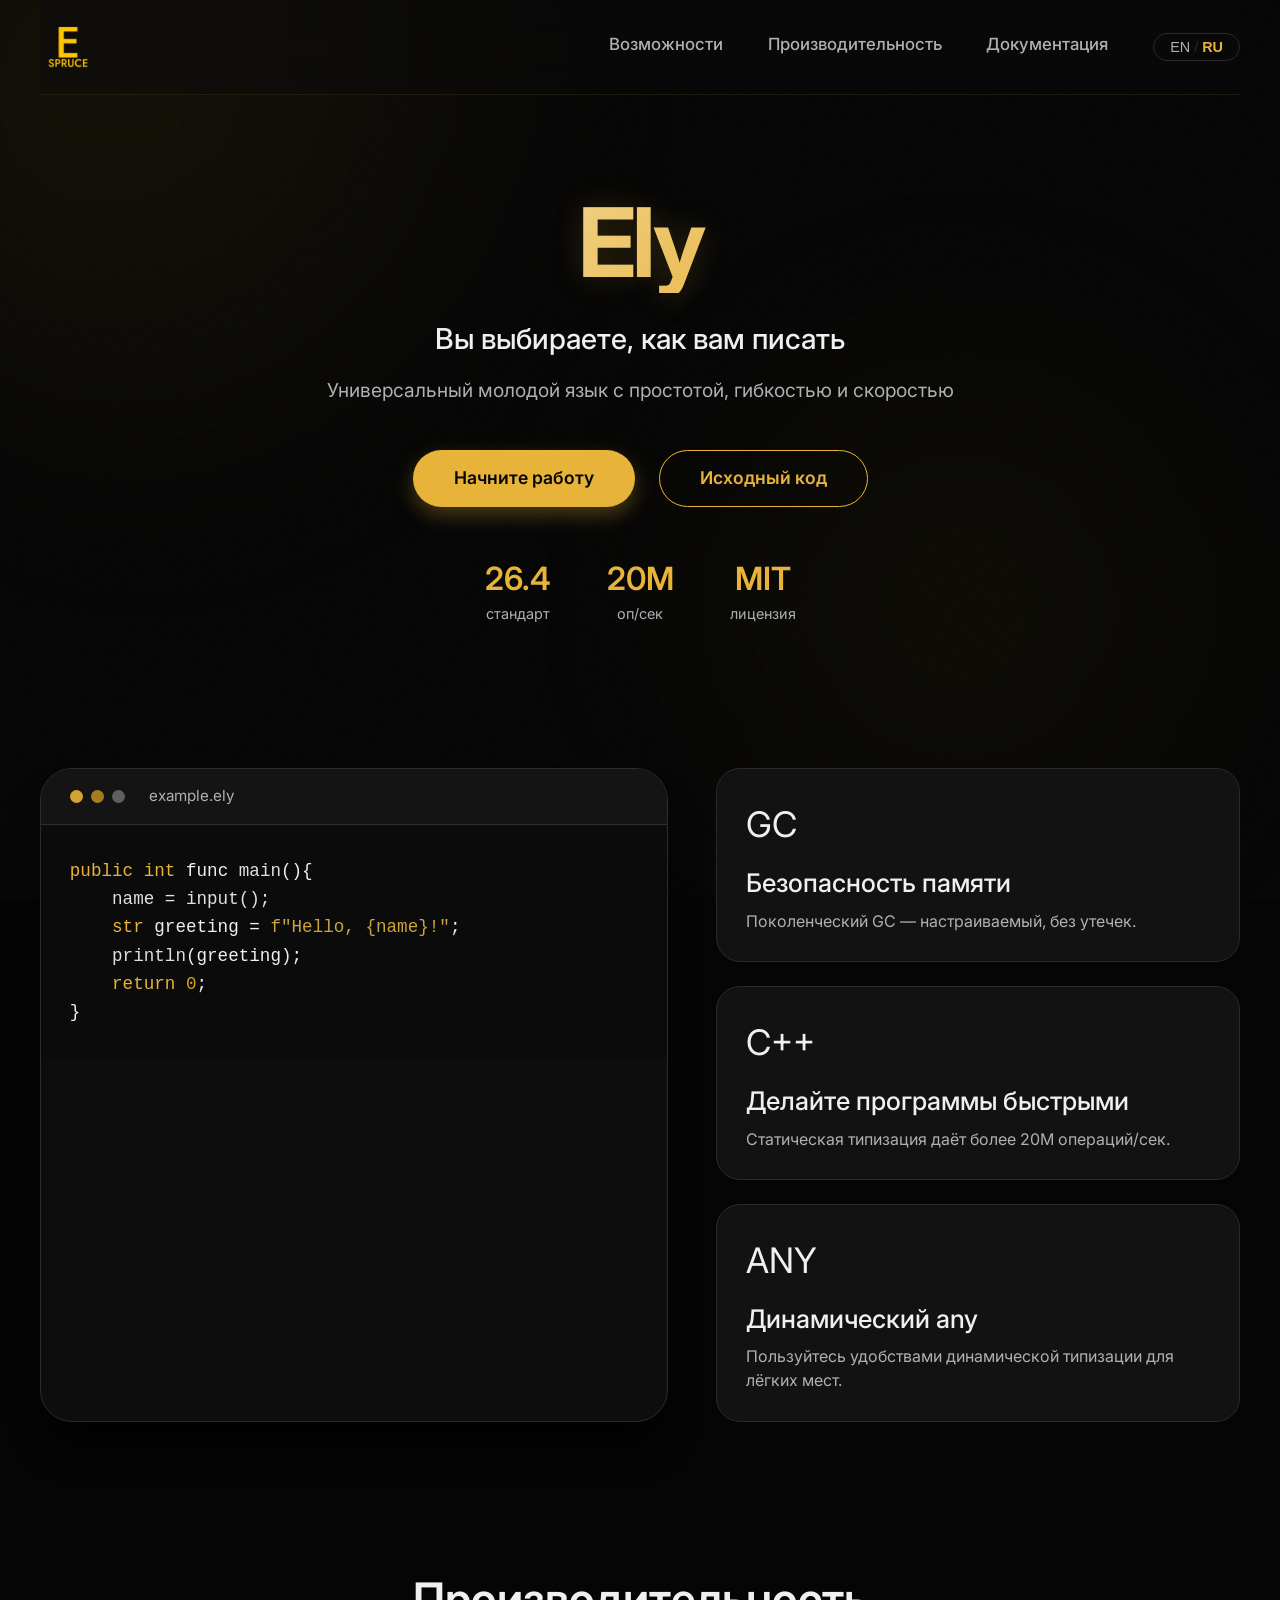
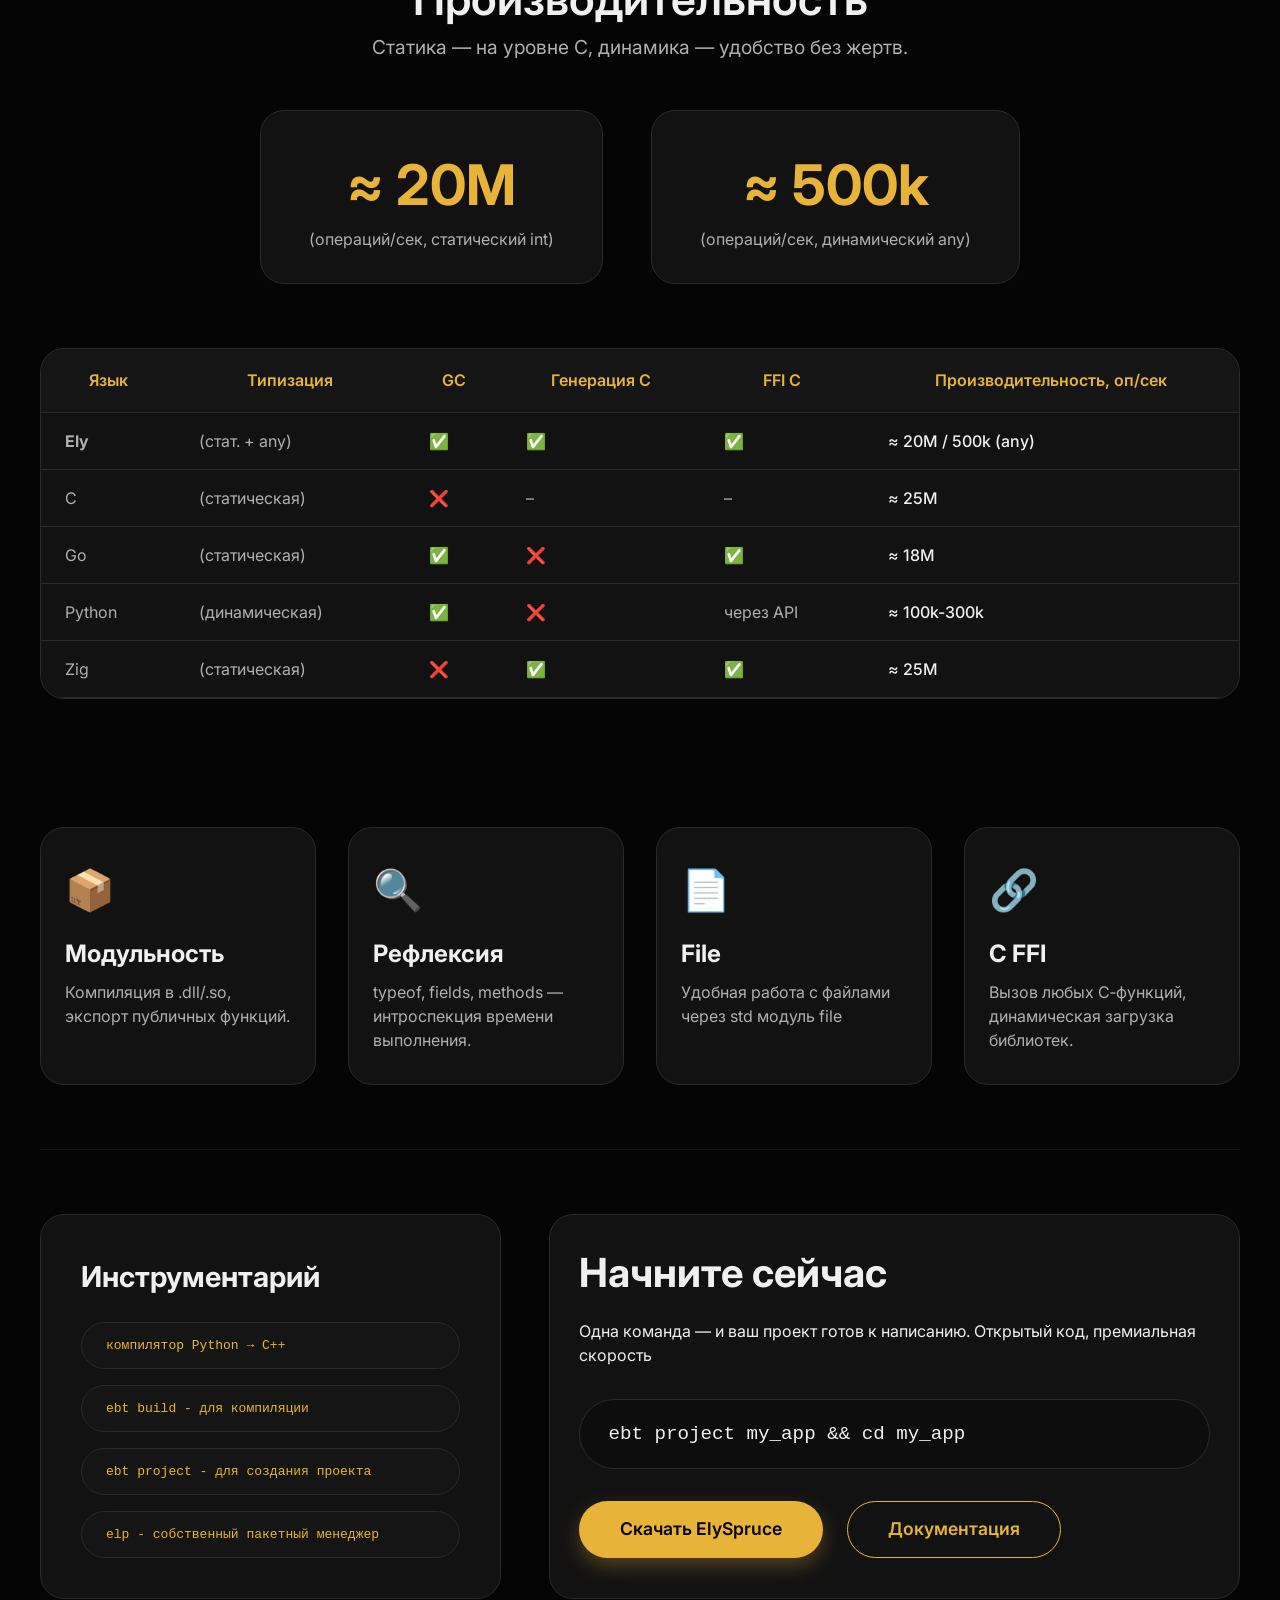
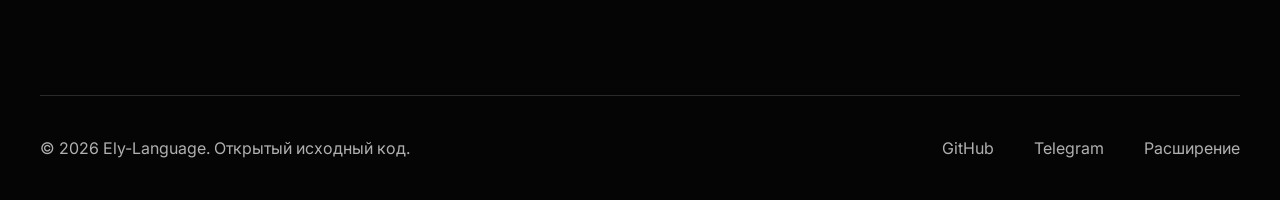
==== index.html @ 1b0a14ca "site" ====
<!DOCTYPE html>
<html lang="ru">

<head>
    <meta charset="UTF-8">
    <meta name="viewport" content="width=device-width, initial-scale=1.0, viewport-fit=cover">
    <title>Ely — язык скорости и элегантности</title>
    <link rel="preconnect" href="https://fonts.googleapis.com">
    <link rel="preconnect" href="https://fonts.gstatic.com" crossorigin>
    <link
        href="https://fonts.googleapis.com/css2?family=Inter:opsz,wght@14..32,300;14..32,400;14..32,500;14..32,600;14..32,700&display=swap"
        rel="stylesheet">
    <link rel="stylesheet" href="style.css">
</head>

<body>
    <div class="noise"></div>
    <div class="glow-orbs">
        <div class="orb orb-1"></div>
        <div class="orb orb-2"></div>
    </div>

    <div class="container">
        <nav class="navbar glass-nav">
            <div class="logo">
                <pic class="logo-icon"><img src="Spruce.png" alt="E" id="icon"></pic>
                <!-- <span class="logo-badge" id="logo-badge">(build 214)</span> -->
            </div>
            <div class="nav-links">
                <a href="#features" id="nav-features">Возможности</a>
                <a href="#performance" id="nav-performance">Производительность</a>
                <a href="#docs" id="nav-docs">Документация</a>
                <button class="lang-switch" id="lang-toggle" aria-label="Switch language">
                    <span class="lang-option">EN</span>
                    <span class="lang-divider">/</span>
                    <span class="lang-option active">RU</span>
                </button>
            </div>
        </nav>

        <div style="height: 7em;"></div>

        <section class="hero">

            <h1 id="hero-title">Ely</h1>
            <div class="hero-gradient-text">
                <p class="hero-subtitle" id="hero-subtitle">Вы выбираете, как вам писать</p>
            </div>
            <p class="hero-description" id="hero-description">
                Универсальный молодой язык с простотой, гибкостью и скоростью
            </p>
            <div class="hero-actions">
                <a href="#" class="btn btn-primary" id="cta-get-started">
                    <span>Начните работу</span>
                    <span class="btn-arrow">→</span>
                </a>
                <a href="https://github.com/Ely-Language/ElySpruce" class="btn btn-outline" id="cta-github">Исходный код</a>
            </div>
            <div class="hero-stats">
                <div class="stat">
                    <span class="stat-value" id="stat-version">26.4</span>
                    <span class="stat-label" id="stat-version-label">стандарт</span>
                </div>
                <div class="stat">
                    <span class="stat-value" id="stat-perf">20M</span>
                    <span class="stat-label" id="stat-perf-label">оп/сек</span>
                </div>
                <div class="stat">
                    <span class="stat-value" id="stat-license">MIT</span>
                    <span class="stat-label" id="stat-license-label">лицензия</span>
                </div>
            </div>
        </section>

        <section class="showcase" id="features">
            <div class="code-card elevated">
                <div class="code-header">
                    <div class="window-dots">
                        <span class="dot"></span><span class="dot"></span><span class="dot"></span>
                    </div>
                    <span class="code-filename" id="code-filename">example.ely</span>
                </div>
                <pre>
<span class="code-keyword">public</span> <span class="code-keyword">int</span> func <span class="code-function">main</span>(){
    <span class="code-function">name = input();</span>
    <span class="code-keyword">str</span> greeting = <span class="code-string">f"Hello, {name}!"</span>;
    <span class="code-function">println</span>(greeting);
    <span class="code-keyword">return</span> <span class="code-number">0</span>;
}</code></pre>
            </div>
            <div class="feature-cluster">
                <div class="feature-tile">
                    <div class="feature-icon">GC</div>
                    <h3 id="feature-1-title">Безопасность памяти</h3>
                    <p id="feature-1-desc">Поколенческий GC — настраиваемый, без утечек.</p>
                </div>
                <div class="feature-tile">
                    <div class="feature-icon">C++</div>
                    <h3 id="feature-2-title">Делайте программы быстрыми</h3>
                    <p id="feature-2-desc">Статическая типизация даёт более 20M операций/сек.</p>
                </div>
                <div class="feature-tile">
                    <div class="feature-icon">ANY</div>
                    <h3 id="feature-3-title">Динамический any</h3>
                    <p id="feature-3-desc">Пользуйтесь удобствами динамической типизации для лёгких мест.</p>
                </div>
            </div>
        </section>

        <section class="performance-section" id="performance">
            <div class="section-header">
                <h2 id="perf-heading">Производительность</h2>
                <p id="perf-subheading">Статика — на уровне C, динамика — удобство без жертв.</p>
            </div>
            <div class="perf-cards">
                <div class="perf-item">
                    <div class="perf-number" id="perf-static-value">≈ 20M</div>
                    <div class="perf-desc" id="perf-static-label">(операций/сек, статический int)</div>
                </div>
                <div class="perf-item">
                    <div class="perf-number" id="perf-any-value">≈ 500k</div>
                    <div class="perf-desc" id="perf-any-label">(операций/сек, динамический any)</div>
                </div>
            </div>

            <div class="table-wrapper">
                <table class="comparison-table">
                    <thead>
                        <tr>
                            <th id="th-lang">(Язык)</th>
                            <th id="th-typing">(Типизация)</th>
                            <th id="th-gc">(GC)</th>
                            <th id="th-cgen">(Генерация C)</th>
                            <th id="th-ffi">(FFI C)</th>
                            <th id="th-perf">(Производительность, оп/сек)</th>
                        </tr>
                    </thead>
                    <tbody>
                        <tr>
                            <td><strong>Ely</strong></td>
                            <td>(стат. + any)</td>
                            <td>✅</td>
                            <td>✅</td>
                            <td>✅</td>
                            <td id="perf-ely">≈ 20M / 500k (any)</td>
                        </tr>
                        <tr>
                            <td>C</td>
                            <td>(статическая)</td>
                            <td>❌</td>
                            <td>–</td>
                            <td>–</td>
                            <td id="perf-c">≈ 25M</td>
                        </tr>
                        <tr>
                            <td>Go</td>
                            <td>(статическая)</td>
                            <td>✅</td>
                            <td>❌</td>
                            <td>✅</td>
                            <td id="perf-go">≈ 18M</td>
                        </tr>
                        <tr>
                            <td>Python</td>
                            <td>(динамическая)</td>
                            <td>✅</td>
                            <td>❌</td>
                            <td>через API</td>
                            <td id="perf-python">≈ 100k-300k</td>
                        </tr>
                        <tr>
                            <td>Zig</td>
                            <td>(статическая)</td>
                            <td>❌</td>
                            <td>✅</td>
                            <td>✅</td>
                            <td id="perf-zig">≈ 25M</td>
                        </tr>
                    </tbody>
                </table>
            </div>
        </section>

        <section class="extended-features">
            <div class="feature-grid-premium">
                <div class="premium-card">
                    <div class="card-icon">📦</div>
                    <h4 id="mod-title">Модульность</h4>
                    <p id="mod-desc">Компиляция в .dll/.so, экспорт публичных функций.</p>
                </div>
                <div class="premium-card">
                    <div class="card-icon">🔍</div>
                    <h4 id="reflect-title">Рефлексия</h4>
                    <p id="reflect-desc">typeof, fields, methods — интроспекция времени выполнения.</p>
                </div>
                <div class="premium-card">
                    <div class="card-icon">📄</div>
                    <h4 id="json-title">File</h4>
                    <p id="json-desc">Удобная работа с файлами через std модуль file</p>
                </div>
                <div class="premium-card">
                    <div class="card-icon">🔗</div>
                    <h4 id="ffi-title">C FFI</h4>
                    <p id="ffi-desc">Вызов любых C‑функций, динамическая загрузка библиотек.</p>
                </div>
            </div>
        </section>

        <section class="tooling-cta">
            <div class="tooling-block">
                <h3 id="tooling-title">Инструментарий</h3>
                <div class="tool-chips">
                    <span class="chip" id="tool-compiler">компилятор Python → C++</span>
                    <span class="chip" id="tool-ebt">ebt build - для компиляции</span>
                    <span class="chip" id="tool-config">ebt project - для создания проекта</span>
                    <span class="chip" id="tool-proj">elp - собственный пакетный менеджер</span>
                </div>
            </div>
            <div class="cta-block-premium">
                <h2 id="cta-title">Начните сейчас</h2>
                <p id="cta-subtitle">Одна команда — и ваш проект готов к написанию. Открытый код, премиальная скорость)</p>
                <div class="cta-terminal" id="cta-command">ebt project my_app && cd my_app</div>
                <div class="cta-buttons-group">
                    <a href="#" class="btn btn-primary" id="cta-download">Скачать ElySpruce</a>
                    <a href="#" class="btn btn-outline" id="cta-docs">Документация</a>
                </div>
            </div>
        </section>

        <!-- Footer -->
        <footer class="footer">
            <div class="footer-copyright" id="footer-copyright">© 2026 Ely-Language. Открытый исходный код.</div>
            <div class="footer-links">
                <a href="https://github.com/Ely-Language/ElySpruce" id="footer-github">GitHub</a>
                <a href="https://t.me/sudarfnaf/594" id="footer-telegram">Telegram</a>
                <a href="https://github.com/Ely-Language/Ely-VS-Code-Extension/releases/download/26.5/ely-language-0.0.1.vsix" id="footer-extension">Расширение</a>
            </div>
        </footer>
    </div>

    <script src="script.js"></script>
    <script src="loca.js"></script>
</body>

</html>
---- style.css ----
* {
    margin: 0;
    padding: 0;
    box-sizing: border-box;
}

:root {
    --bg-void: #050505;
    --bg-deep: #0b0b0b;
    --bg-card: #121212;
    --bg-elevated: #1a1a1a;
    --gold: #e8b339;
    --gold-light: #f5d065;
    --gold-dim: #a67c1e;
    --gold-glow: rgba(232, 179, 57, 0.2);
    --text-primary: #f0f0f0;
    --text-secondary: #b0b0b0;
    --border-subtle: #2a2a2a;
    --font-sans: 'Inter', -apple-system, BlinkMacSystemFont, sans-serif;
    --radius-xl: 32px;
    --radius-lg: 24px;
    --radius-md: 16px;
    --transition-smooth: all 0.4s cubic-bezier(0.23, 1, 0.32, 1);
}

body {
    background-color: var(--bg-void);
    color: var(--text-primary);
    font-family: var(--font-sans);
    line-height: 1.5;
    -webkit-font-smoothing: antialiased;
    overflow-x: hidden;
    position: relative;
}

.noise {
    position: fixed;
    top: 0;
    left: 0;
    width: 100%;
    height: 100%;
    background: url('data:image/svg+xml,%3Csvg viewBox="0 0 400 400" xmlns="http://www.w3.org/2000/svg"%3E%3Cfilter id="noiseFilter"%3E%3CfeTurbulence type="fractalNoise" baseFrequency="0.8" numOctaves="3" stitchTiles="stitch"/%3E%3C/filter%3E%3Crect width="100%25" height="100%25" filter="url(%23noiseFilter)" opacity="0.025"/%3E%3C/svg%3E');
    pointer-events: none;
    z-index: 0;
}

.glow-orbs {
    position: fixed;
    top: 0;
    left: 0;
    width: 100%;
    height: 100%;
    pointer-events: none;
    z-index: 0;
    overflow: hidden;
}

.orb {
    position: absolute;
    width: 60vw;
    height: 60vw;
    background: radial-gradient(circle at 30% 30%, rgba(232, 179, 57, 0.08) 0%, transparent 70%);
    border-radius: 50%;
    filter: blur(80px);
}

.orb-1 {
    top: -20vh;
    left: -10vw;
}

.orb-2 {
    bottom: -10vh;
    right: -5vw;
    background: radial-gradient(circle, rgba(212, 160, 23, 0.05) 0%, transparent 70%);
}

.container {
    max-width: 1320px;
    margin: 0 auto;
    padding: 0 2.5rem;
    position: relative;
    z-index: 5;
}

.glass-nav {
    backdrop-filter: blur(20px);
    background: rgba(10, 10, 10, 0.5);
    border-bottom: 1px solid rgba(232, 179, 57, 0.1);
}

.navbar {
    display: flex;
    align-items: center;
    justify-content: space-between;
    padding: 1.2rem 0;
    position: fixed;
    z-index: 100;
    width: calc(100% - 5rem);
    max-width: 1320px;
    left: 50%;
    transform: translateX(-50%);
}

.logo {
    display: flex;
    align-items: baseline;
    gap: 8px;
    font-size: 1.8rem;
    font-weight: 600;
}

.logo-icon {
    color: var(--gold);
    font-size: 2rem;
    display: flex;
    flex-direction: column;
    justify-content: center;
}

#icon {
    width: 1.75em;
    text-align: center;
    align-self: center;
}

#logo-text {
    background: linear-gradient(135deg, #fff, #e8b339);
    -webkit-background-clip: text;
    background-clip: text;
    color: transparent;
}

.logo-badge {
    font-size: 0.8rem;
    font-weight: 400;
    color: var(--gold-dim);
    background: rgba(232, 179, 57, 0.1);
    padding: 0.2rem 0.8rem;
    border-radius: 40px;
    margin-left: 6px;
}

.nav-links {
    display: flex;
    align-items: center;
    gap: 2.8rem;
}

.nav-links a {
    color: var(--text-secondary);
    text-decoration: none;
    font-weight: 500;
    font-size: 1.05rem;
    transition: var(--transition-smooth);
    border-bottom: 2px solid transparent;
    padding-bottom: 4px;
}

.nav-links a:hover {
    color: var(--gold);
    border-bottom-color: var(--gold);
}

.lang-switch {
    background: transparent;
    border: 1px solid var(--border-subtle);
    border-radius: 40px;
    padding: 0.3rem 1rem;
    font-size: 0.9rem;
    font-weight: 500;
    color: var(--text-secondary);
    cursor: pointer;
    display: flex;
    align-items: center;
    gap: 4px;
    transition: var(--transition-smooth);
}

.lang-switch:hover {
    border-color: var(--gold-dim);
    background: rgba(232, 179, 57, 0.05);
}

.lang-option.active {
    color: var(--gold);
    font-weight: 600;
}

.lang-divider {
    color: var(--border-subtle);
}

.hero {
    padding: 5rem 0 4rem;
    text-align: center;
    position: relative;
}

.hero-tag {
    display: inline-block;
    background: rgba(232, 179, 57, 0.08);
    border: 1px solid rgba(232, 179, 57, 0.25);
    color: var(--gold);
    padding: 0.4rem 1.6rem;
    border-radius: 40px;
    font-size: 0.9rem;
    font-weight: 500;
    letter-spacing: 0.5px;
    margin-bottom: 2rem;
    backdrop-filter: blur(4px);
}

.hero h1 {
    font-size: 6rem;
    font-weight: 700;
    line-height: 1.05;
    letter-spacing: -0.04em;
    background: linear-gradient(135deg, #fff 0%, #e8b339 70%);
    -webkit-background-clip: text;
    background-clip: text;
    color: transparent;
    margin-bottom: 1.5rem;
    text-shadow: 0 0 30px rgba(232, 179, 57, 0.2);
}

.hero-subtitle {
    font-size: 1.8rem;
    font-weight: 500;
    color: var(--text-primary);
    margin-bottom: 1rem;
}

.hero-description {
    font-size: 1.2rem;
    color: var(--text-secondary);
    max-width: 700px;
    margin: 0 auto 2.8rem;
}

.hero-actions {
    display: flex;
    gap: 1.5rem;
    justify-content: center;
    margin-bottom: 3rem;
}

.btn {
    display: inline-flex;
    align-items: center;
    gap: 8px;
    padding: 0.9rem 2.5rem;
    border-radius: 50px;
    font-weight: 600;
    font-size: 1.1rem;
    text-decoration: none;
    transition: var(--transition-smooth);
    cursor: pointer;
    border: 1.5px solid transparent;
}

.btn-primary {
    background: var(--gold);
    color: #050505;
    box-shadow: 0 8px 20px rgba(232, 179, 57, 0.3);
}

.btn-primary:hover {
    background: transparent;
    color: var(--gold);
    border-color: var(--gold);
    box-shadow: 0 0 30px var(--gold-glow);
    transform: scale(1.02);
}

.btn-outline {
    background: transparent;
    color: var(--gold);
    border: 1.5px solid var(--gold);
}

.btn-outline:hover {
    background: rgba(232, 179, 57, 0.06);
    border-color: var(--gold-light);
    transform: translateY(-2px);
}

.btn-arrow {
    transition: transform 0.2s;
}

.btn-primary:hover .btn-arrow {
    transform: translateX(5px);
}

.hero-stats {
    display: flex;
    justify-content: center;
    gap: 3.5rem;
}

.stat {
    text-align: center;
}

.stat-value {
    font-size: 2rem;
    font-weight: 600;
    color: var(--gold);
}

.stat-label {
    display: block;
    color: var(--text-secondary);
    font-size: 0.9rem;
}

.showcase {
    display: grid;
    grid-template-columns: 1.2fr 1fr;
    gap: 3rem;
    padding: 5rem 0;
}

.code-card {
    background: rgba(18, 18, 18, 0.7);
    backdrop-filter: blur(12px);
    border: 1px solid #2c2c2c;
    border-radius: var(--radius-xl);
    overflow: hidden;
    box-shadow: 0 30px 40px -15px #000;
    transition: var(--transition-smooth);
}

.code-card:hover {
    border-color: var(--gold-dim);
    box-shadow: 0 30px 50px -10px #000, 0 0 0 1px rgba(232, 179, 57, 0.1);
}

.code-header {
    display: flex;
    align-items: center;
    padding: 1rem 1.8rem;
    background: #141414;
    border-bottom: 1px solid #2e2e2e;
}

.window-dots {
    display: flex;
    gap: 8px;
    margin-right: 1.5rem;
}

.dot {
    width: 13px;
    height: 13px;
    border-radius: 50%;
}

.dot:nth-child(1) {
    background: #e8b339;
    opacity: 0.9;
}

.dot:nth-child(2) {
    background: #a67c1e;
}

.dot:nth-child(3) {
    background: #5f5f5f;
}

.code-filename {
    color: var(--text-secondary);
    font-size: 0.95rem;
}

pre {
    padding: 2rem 1.8rem;
    margin: 0;
    font-family: 'SF Mono', Menlo, Monaco, monospace;
    font-size: 1.1rem;
    line-height: 1.6;
    background: #0b0b0b;
}

.code-keyword {
    color: var(--gold);
    font-weight: 500;
}

.code-function {
    color: #e0e0e0;
}

.code-type {
    color: var(--gold-soft);
}

.code-string {
    color: #c9a53b;
}

.code-comment {
    color: #7a7a7a;
    font-style: italic;
}

.code-number {
    color: #d4a017;
}

.feature-cluster {
    display: flex;
    flex-direction: column;
    gap: 1.5rem;
}

.feature-tile,
.premium-card,
.perf-item,
.tooling-block,
.cta-block-premium {
    background: var(--bg-card);
    border-radius: var(--radius-lg);
    padding: 1.8rem;
    border: 1px solid var(--border-subtle);
    transition: var(--transition-smooth);
}

.feature-tile:hover,
.premium-card:hover,
.perf-item:hover,
.tooling-block:hover,
.cta-block-premium:hover {
    border-color: var(--gold-dim);
    transform: translateY(-6px);
    box-shadow: 0 20px 30px -10px #000, 0 0 0 1px rgba(232, 179, 57, 0.2);
    background: #151515;
}

.feature-icon {
    font-size: 2.2rem;
    margin-bottom: 0.8rem;
}

.feature-tile h3 {
    font-size: 1.6rem;
    font-weight: 500;
    margin-bottom: 0.4rem;
}

.feature-tile p {
    color: var(--text-secondary);
}

.performance-section {
    padding: 4rem 0;
}

.section-header {
    text-align: center;
    margin-bottom: 3rem;
}

.section-header h2 {
    font-size: 2.8rem;
    font-weight: 600;
}

.section-header p {
    color: var(--text-secondary);
    font-size: 1.2rem;
}

.perf-cards {
    display: flex;
    justify-content: center;
    gap: 3rem;
    margin-bottom: 4rem;
}

.perf-item {
    text-align: center;
    min-width: 240px;
    padding: 2rem 3rem;
}

.perf-number {
    font-size: 3.5rem;
    font-weight: 700;
    color: var(--gold);
}

.perf-desc {
    color: var(--text-secondary);
}

.table-wrapper {
    border-radius: var(--radius-lg);
    border: 1px solid var(--border-subtle);
    background: var(--bg-card);
    overflow-x: auto;
}

.comparison-table {
    width: 100%;
    border-collapse: collapse;
}

.comparison-table th {
    padding: 1.2rem 1.5rem;
    background: #151515;
    font-weight: 600;
    color: var(--gold);
    border-bottom: 1px solid var(--border-subtle);
}

.comparison-table td {
    padding: 1rem 1.5rem;
    border-bottom: 1px solid var(--border-subtle);
    color: var(--text-secondary);
}

.comparison-table th,
.comparison-table td {
    white-space: nowrap;
}
.comparison-table td:last-child {
    color: var(--gold-soft);
    font-weight: 500;
}

.comparison-table tbody tr:hover {
    background: rgba(232, 179, 57, 0.03);
}

.extended-features {
    padding: 4rem 0;
}

.feature-grid-premium {
    display: grid;
    grid-template-columns: repeat(4, 1fr);
    gap: 2rem;
}

.premium-card {
    padding: 2rem 1.5rem;
    backdrop-filter: blur(4px);
}

.card-icon {
    font-size: 2.5rem;
    margin-bottom: 1rem;
}

.premium-card h4 {
    font-size: 1.5rem;
    margin-bottom: 0.5rem;
}

.premium-card p {
    color: var(--text-secondary);
}

.tooling-cta {
    display: grid;
    grid-template-columns: 1fr 1.5fr;
    gap: 3rem;
    padding: 4rem 0 6rem;
    border-top: 1px solid rgba(232, 179, 57, 0.1);
}

.tooling-block {
    padding: 2.5rem;
}

.tooling-block h3 {
    font-size: 1.8rem;
    margin-bottom: 1.5rem;
}

.tool-chips {
    display: flex;
    flex-direction: column;
    gap: 1rem;
}

.chip {
    background: #151515;
    padding: 0.8rem 1.5rem;
    border-radius: 40px;
    border: 1px solid #2a2a2a;
    font-family: monospace;
    color: var(--gold);
}

.cta-block-premium h2 {
    font-size: 2.5rem;
    margin-bottom: 1rem;
}

.cta-terminal {
    background: #0d0d0d;
    border: 1px solid #2a2a2a;
    padding: 1.2rem 1.8rem;
    border-radius: 40px;
    font-family: monospace;
    font-size: 1.2rem;
    margin: 2rem 0;
    color: var(--gold-soft);
    word-break: break-all;
}

.cta-buttons-group {
    display: flex;
    gap: 1.5rem;
}

.footer {
    display: flex;
    justify-content: space-between;
    padding: 2.5rem 0;
    border-top: 1px solid var(--border-subtle);
    color: var(--text-secondary);
}

.footer-links {
    display: flex;
    gap: 2.5rem;
}

.footer-links a {
    color: var(--text-secondary);
    text-decoration: none;
}

.footer-links a:hover {
    color: var(--gold);
}

.fade-in-up {
    opacity: 0;
    transform: translateY(30px);
    transition: opacity 0.8s ease, transform 0.8s ease;
}

.fade-in-up.visible {
    opacity: 1;
    transform: translateY(0);
}

@media (max-width: 900px) {
    .showcase {
        grid-template-columns: 1fr;
    }

    .feature-grid-premium {
        grid-template-columns: repeat(2, 1fr);
    }

    .tooling-cta {
        grid-template-columns: 1fr;
    }

    .hero h1 {
        font-size: 4rem;
    }

    .navbar {
        width: calc(100% - 2rem);
    }
}

@media (max-width: 600px) {
    .feature-grid-premium {
        grid-template-columns: 1fr;
    }

    .footer {
        flex-direction: column;
        gap: 1.5rem;
        text-align: center;
    }

    .navbar {
        flex-direction: column;
        gap: 1rem;
    }
}

* {
    transition: 0.5s;
}
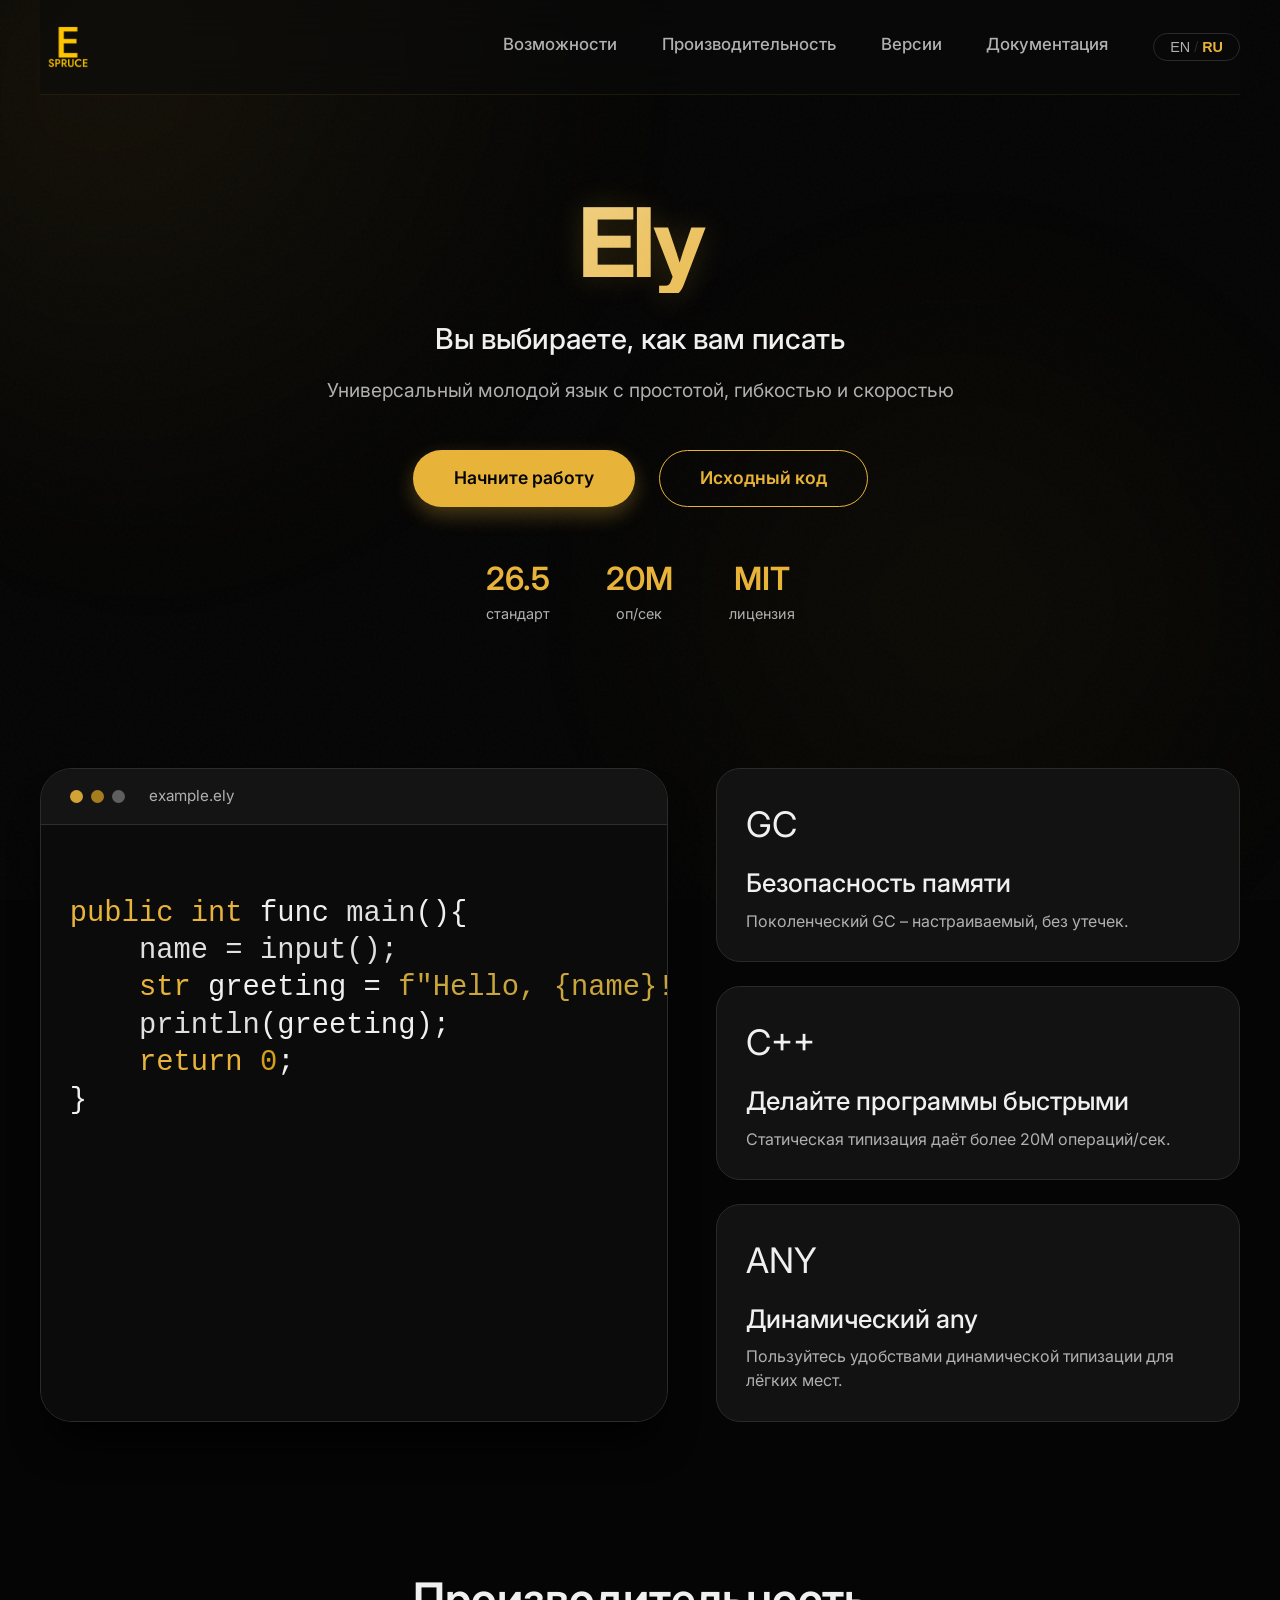
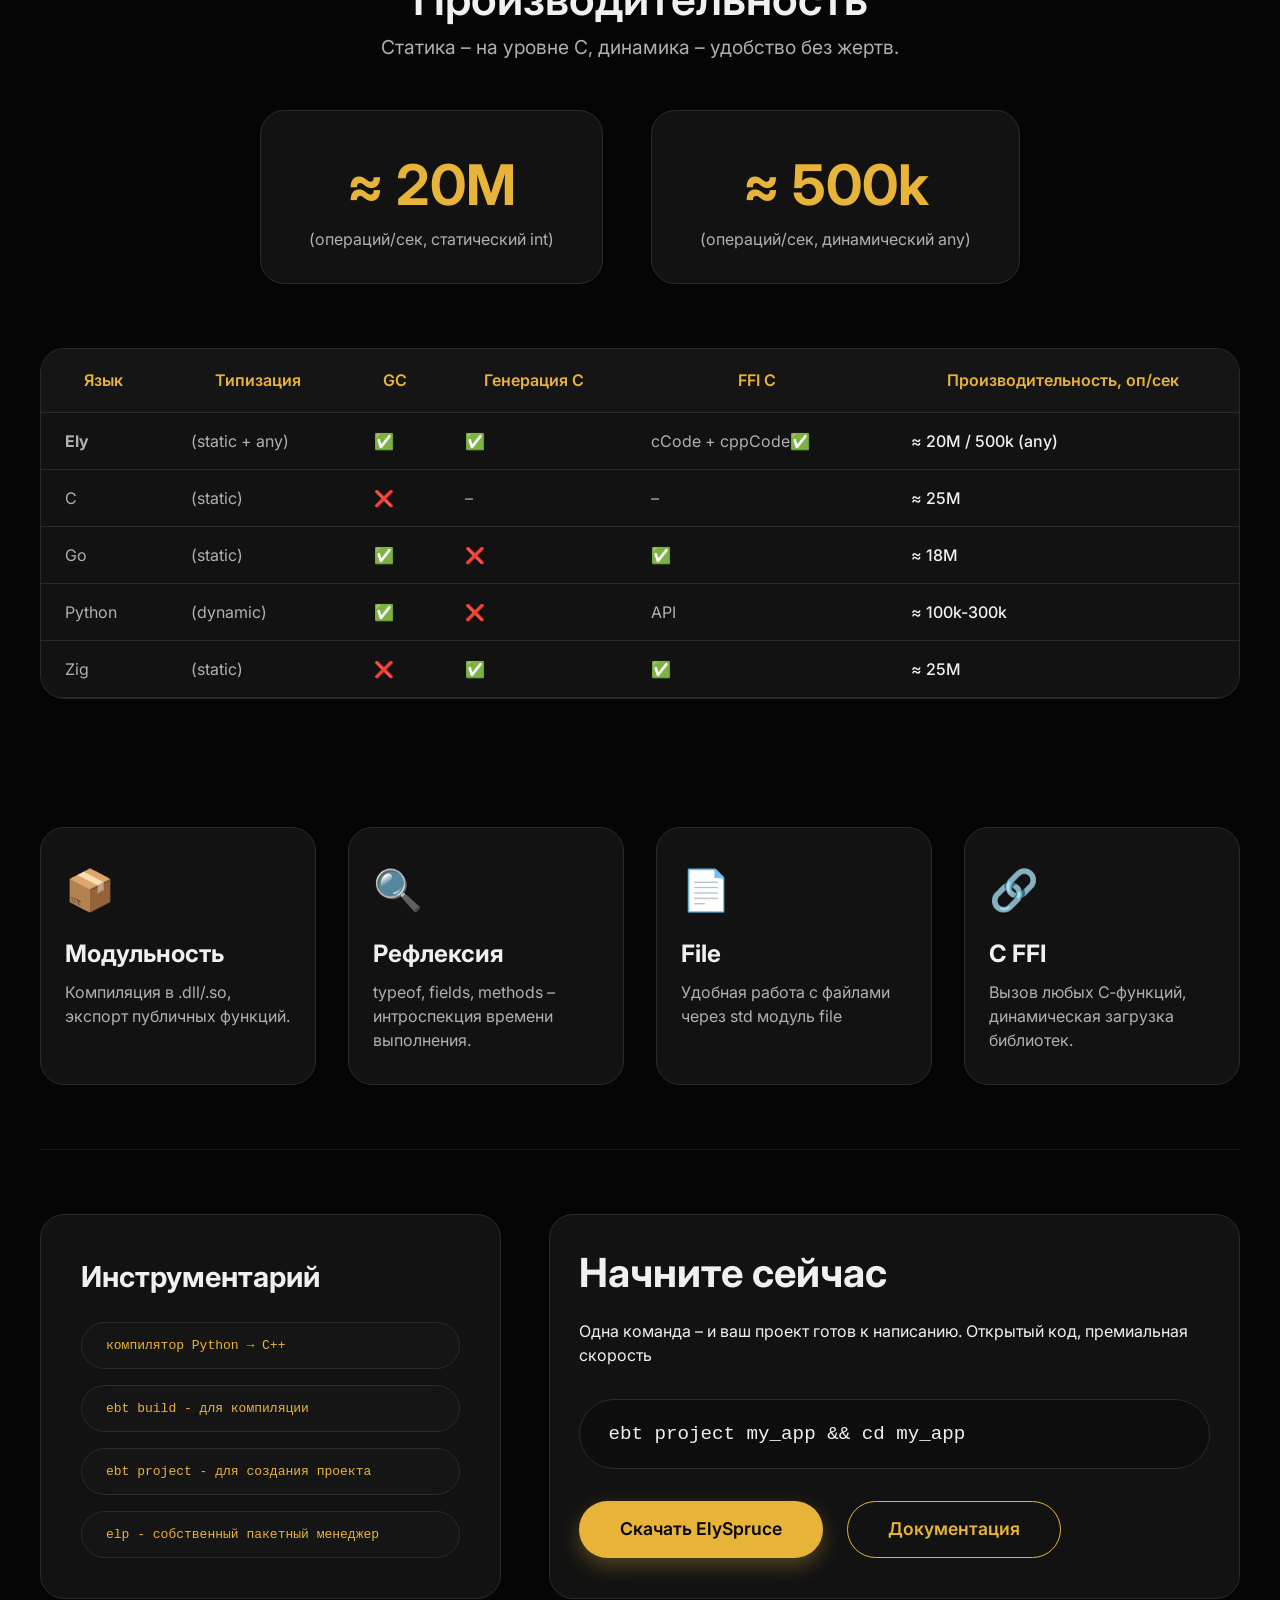
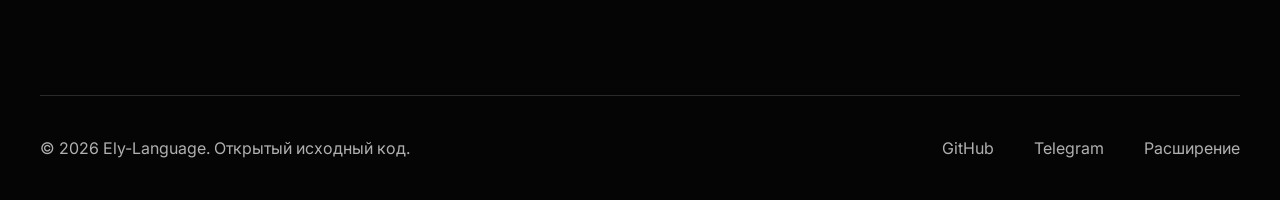
==== commit 89e65f1c: "versions" ====
--- a/index.html
+++ b/index.html
@@ -23,12 +23,13 @@
     <div class="container">
         <nav class="navbar glass-nav">
             <div class="logo">
-                <pic class="logo-icon"><img src="Spruce.png" alt="E" id="icon"></pic>
+                <a href="#hero-sect" class="logo-icon"><img src="Spruce.png" alt="E" id="icon"></a>
                 <!-- <span class="logo-badge" id="logo-badge">(build 214)</span> -->
             </div>
             <div class="nav-links">
                 <a href="#features" id="nav-features">Возможности</a>
                 <a href="#performance" id="nav-performance">Производительность</a>
+                <a href="versions.html" id="nav-versions" >Версии</a>
                 <a href="#docs" id="nav-docs">Документация</a>
                 <button class="lang-switch" id="lang-toggle" aria-label="Switch language">
                     <span class="lang-option">EN</span>
@@ -40,7 +41,7 @@
 
         <div style="height: 7em;"></div>
 
-        <section class="hero">
+        <section class="hero" id="hero-sect">
 
             <h1 id="hero-title">Ely</h1>
             <div class="hero-gradient-text">
@@ -50,7 +51,7 @@
                 Универсальный молодой язык с простотой, гибкостью и скоростью
             </p>
             <div class="hero-actions">
-                <a href="#" class="btn btn-primary" id="cta-get-started">
+                <a href="versions.html" class="btn btn-primary" id="cta-get-started">
                     <span>Начните работу</span>
                     <span class="btn-arrow">→</span>
                 </a>
@@ -58,7 +59,7 @@
             </div>
             <div class="hero-stats">
                 <div class="stat">
-                    <span class="stat-value" id="stat-version">26.4</span>
+                    <span class="stat-value" id="stat-version">26.5</span>
                     <span class="stat-label" id="stat-version-label">стандарт</span>
                 </div>
                 <div class="stat">
@@ -80,7 +81,7 @@
                     </div>
                     <span class="code-filename" id="code-filename">example.ely</span>
                 </div>
-                <pre>
+                <pre><code>
 <span class="code-keyword">public</span> <span class="code-keyword">int</span> func <span class="code-function">main</span>(){
     <span class="code-function">name = input();</span>
     <span class="code-keyword">str</span> greeting = <span class="code-string">f"Hello, {name}!"</span>;
@@ -138,15 +139,15 @@
                     <tbody>
                         <tr>
                             <td><strong>Ely</strong></td>
-                            <td>(стат. + any)</td>
-                            <td>✅</td>
-                            <td>✅</td>
-                            <td>✅</td>
+                            <td>(static + any)</td>
+                            <td>✅</td>
+                            <td>✅</td>
+                            <td>cCode + cppCode✅</td>
                             <td id="perf-ely">≈ 20M / 500k (any)</td>
                         </tr>
                         <tr>
                             <td>C</td>
-                            <td>(статическая)</td>
+                            <td>(static)</td>
                             <td>❌</td>
                             <td>–</td>
                             <td>–</td>
@@ -154,7 +155,7 @@
                         </tr>
                         <tr>
                             <td>Go</td>
-                            <td>(статическая)</td>
+                            <td>(static)</td>
                             <td>✅</td>
                             <td>❌</td>
                             <td>✅</td>
@@ -162,15 +163,15 @@
                         </tr>
                         <tr>
                             <td>Python</td>
-                            <td>(динамическая)</td>
-                            <td>✅</td>
-                            <td>❌</td>
-                            <td>через API</td>
+                            <td>(dynamic)</td>
+                            <td>✅</td>
+                            <td>❌</td>
+                            <td>API</td>
                             <td id="perf-python">≈ 100k-300k</td>
                         </tr>
                         <tr>
                             <td>Zig</td>
-                            <td>(статическая)</td>
+                            <td>(static)</td>
                             <td>❌</td>
                             <td>✅</td>
                             <td>✅</td>
--- a/style.css
+++ b/style.css
@@ -379,9 +379,10 @@
     padding: 2rem 1.8rem;
     margin: 0;
     font-family: 'SF Mono', Menlo, Monaco, monospace;
-    font-size: 1.1rem;
-    line-height: 1.6;
+    font-size: 1.8rem;
+    line-height: 1.3;
     background: #0b0b0b;
+    height: 100%;
 }
 
 .code-keyword {
@@ -643,12 +644,19 @@
 .fade-in-up {
     opacity: 0;
     transform: translateY(30px);
-    transition: opacity 0.8s ease, transform 0.8s ease;
+    transition: opacity 0.7s cubic-bezier(0.2, 0.9, 0.4, 1.1), transform 0.7s cubic-bezier(0.2, 0.9, 0.4, 1.1);
 }
 
 .fade-in-up.visible {
     opacity: 1;
     transform: translateY(0);
+}
+
+.feature-tile, .premium-card, .perf-item, .tooling-block,
+.cta-block-premium, .table-wrapper, .gradient-banner,
+.version-card, .version-list-card, .prev-standard-card,
+.split-layout, .prev-standards-grid {
+    opacity: 0;
 }
 
 @media (max-width: 900px) {
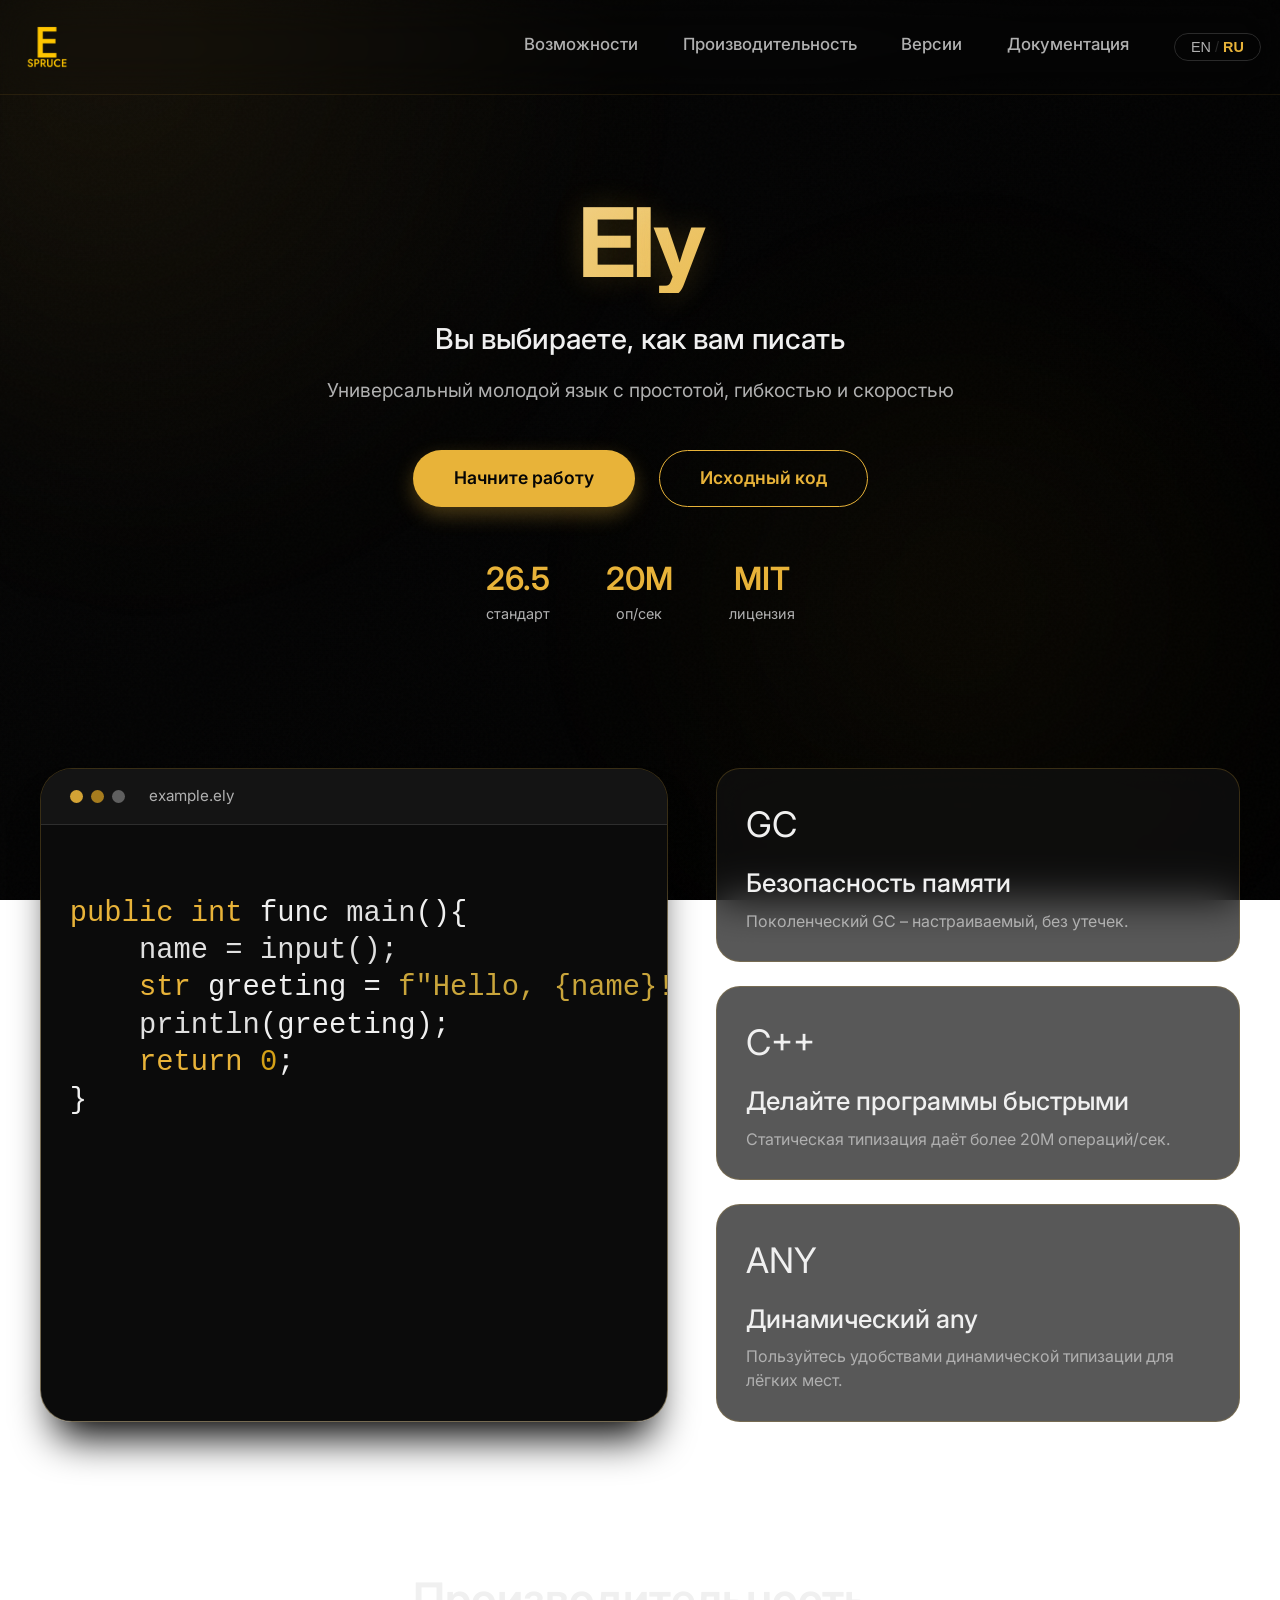
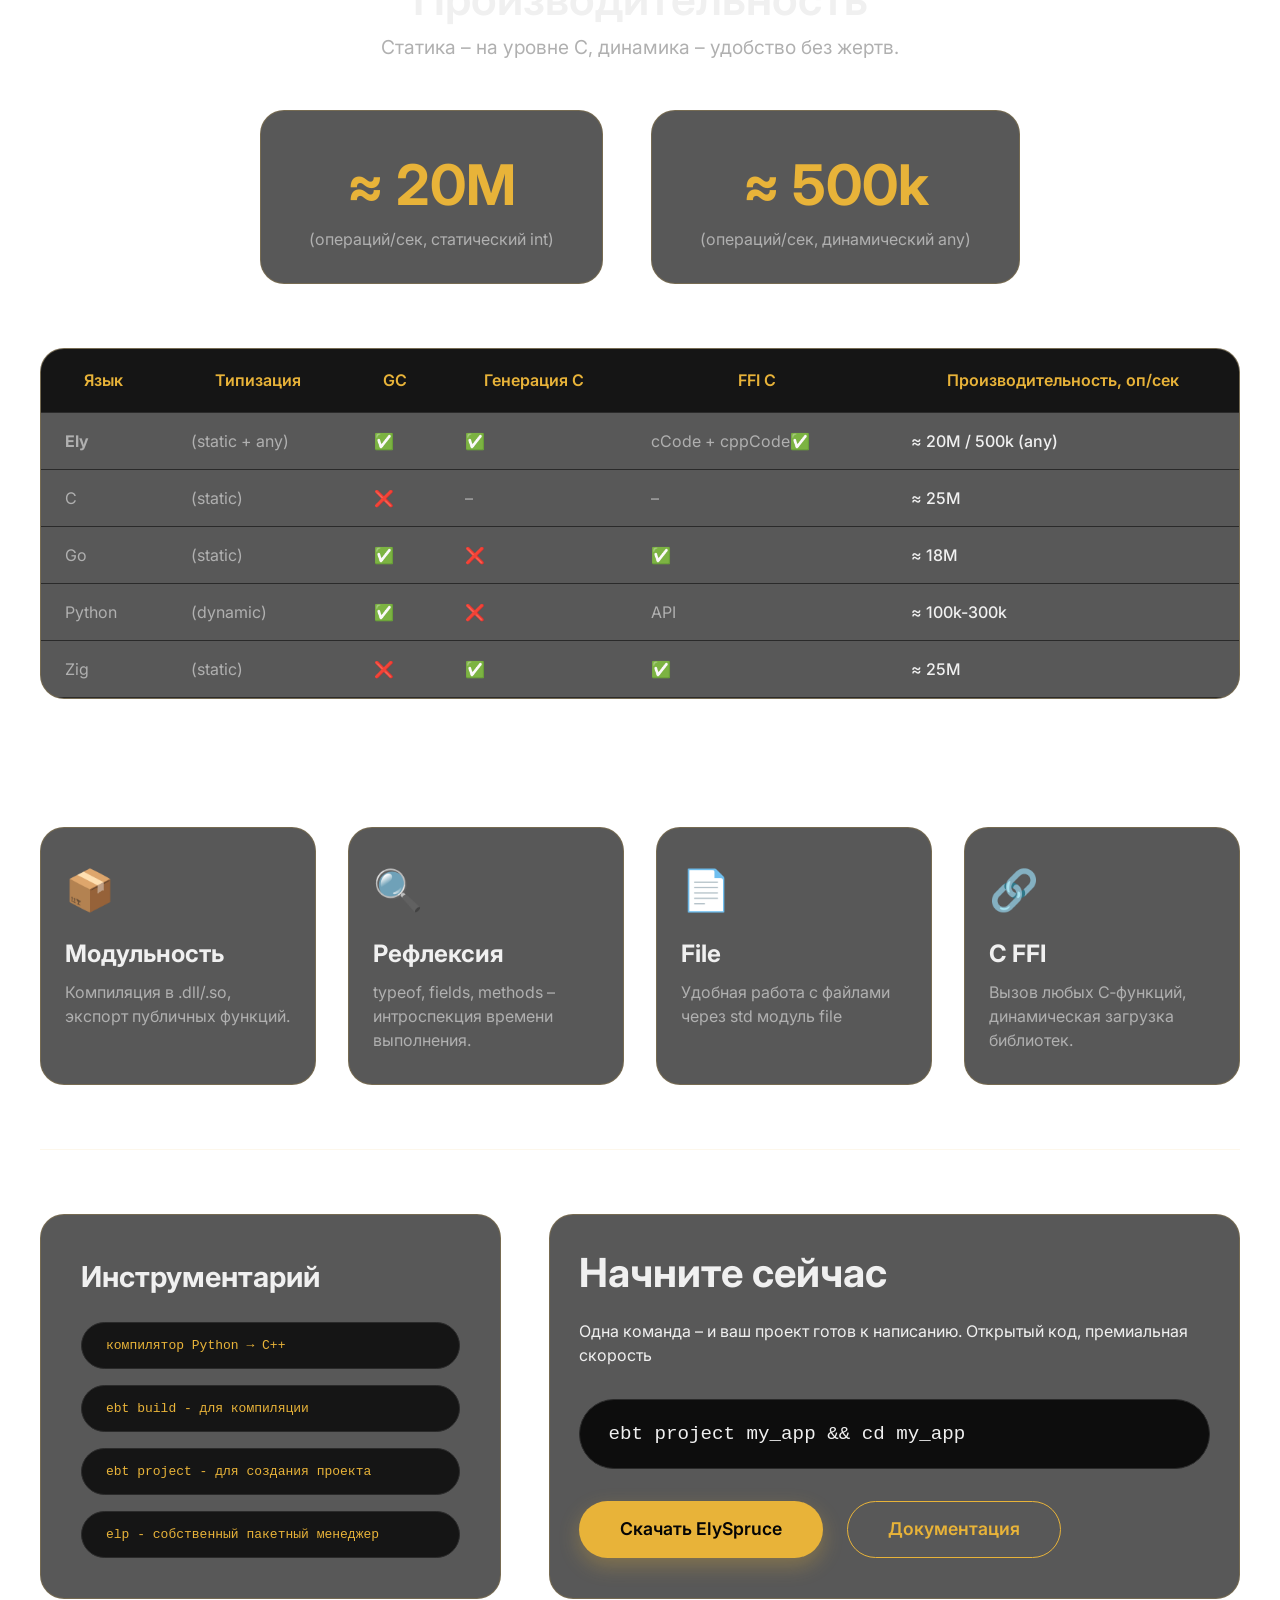
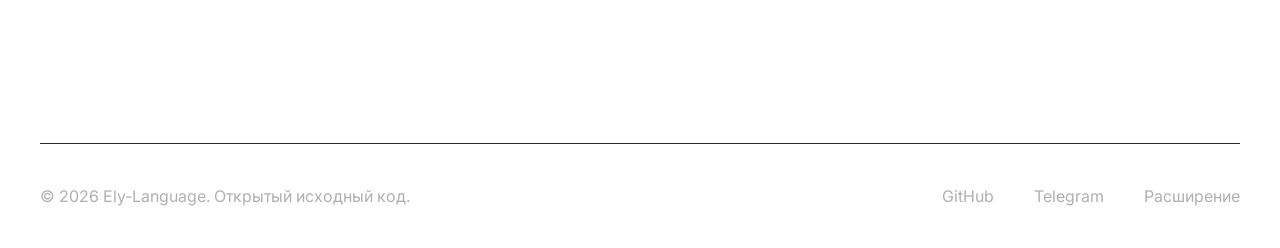
==== commit 94d3c53b: "docs inwork" ====
--- a/index.html
+++ b/index.html
@@ -30,7 +30,7 @@
                 <a href="#features" id="nav-features">Возможности</a>
                 <a href="#performance" id="nav-performance">Производительность</a>
                 <a href="versions.html" id="nav-versions" >Версии</a>
-                <a href="#docs" id="nav-docs">Документация</a>
+                <a href="docs.html" id="nav-docs">Документация</a>
                 <button class="lang-switch" id="lang-toggle" aria-label="Switch language">
                     <span class="lang-option">EN</span>
                     <span class="lang-divider">/</span>
@@ -222,8 +222,8 @@
                 <p id="cta-subtitle">Одна команда — и ваш проект готов к написанию. Открытый код, премиальная скорость)</p>
                 <div class="cta-terminal" id="cta-command">ebt project my_app && cd my_app</div>
                 <div class="cta-buttons-group">
-                    <a href="#" class="btn btn-primary" id="cta-download">Скачать ElySpruce</a>
-                    <a href="#" class="btn btn-outline" id="cta-docs">Документация</a>
+                    <a href="versions.html" class="btn btn-primary" id="cta-download">Скачать ElySpruce</a>
+                    <a href="docs.html" class="btn btn-outline" id="cta-docs">Документация</a>
                 </div>
             </div>
         </section>
--- a/style.css
+++ b/style.css
@@ -23,6 +23,10 @@
     --transition-smooth: all 0.4s cubic-bezier(0.23, 1, 0.32, 1);
 }
 
+a {
+    color: var(--gold);
+}
+
 body {
     background-color: var(--bg-void);
     color: var(--text-primary);
@@ -76,7 +80,6 @@
 }
 
 .container {
-    max-width: 1320px;
     margin: 0 auto;
     padding: 0 2.5rem;
     position: relative;
@@ -93,11 +96,10 @@
     display: flex;
     align-items: center;
     justify-content: space-between;
-    padding: 1.2rem 0;
+    padding: 1.2rem ;
     position: fixed;
     z-index: 100;
-    width: calc(100% - 5rem);
-    max-width: 1320px;
+    width: 100%;
     left: 50%;
     transform: translateX(-50%);
 }
@@ -623,6 +625,8 @@
     display: flex;
     justify-content: space-between;
     padding: 2.5rem 0;
+    width: 100%;
+    margin-top: 3rem;
     border-top: 1px solid var(--border-subtle);
     color: var(--text-secondary);
 }
@@ -700,4 +704,48 @@
 
 * {
     transition: 0.5s;
+}
+body {
+    background: linear-gradient(135deg, #050505 0%, #000 50%, #0a0a0a 100%);
+    background-attachment: fixed;
+    transition: background 0.5s ease;
+}
+
+/* Анимированный градиент (опционально, для более премиального эффекта) */
+@keyframes gradientShift {
+    0% { background-position: 0% 50%; }
+    50% { background-position: 100% 50%; }
+    100% { background-position: 0% 50%; }
+}
+body {
+    background-size: 200% 200%;
+    animation: gradientShift 15s ease infinite;
+}
+
+.feature-tile,
+.premium-card,
+.perf-item,
+.tooling-block,
+.cta-block-premium,
+.table-wrapper,
+.version-card,
+.version-list-card,
+.prev-standard-card,
+.code-card,
+.all-versions-wrapper,
+.gradient-banner {
+    background: rgba(18, 18, 18, 0.7);
+    backdrop-filter: blur(20px);
+    border: 1px solid rgba(232, 179, 57, 0.2);
+}
+
+.version-card:hover,
+.premium-card:hover {
+    background: rgba(30, 30, 30, 0.8);
+}
+
+.navbar,
+.footer {
+    background: transparent;
+    backdrop-filter: blur(20px);
 }
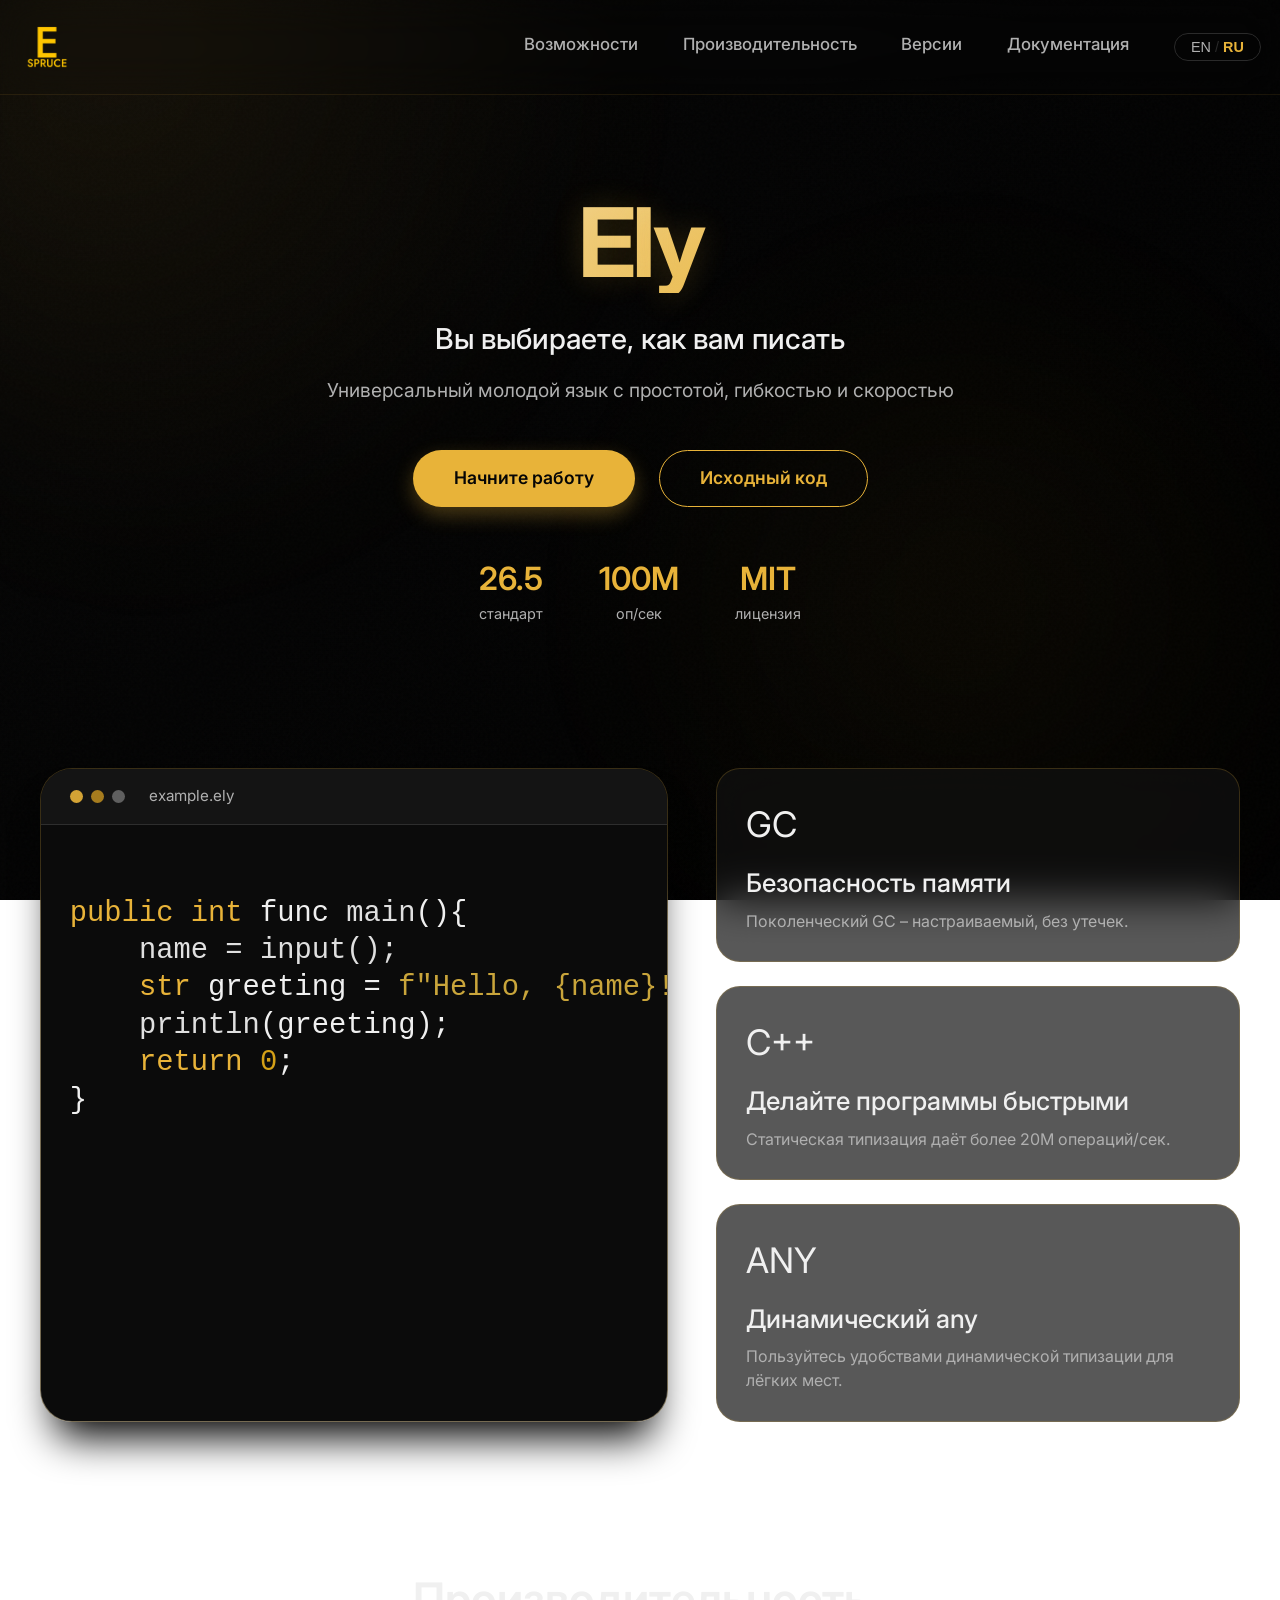
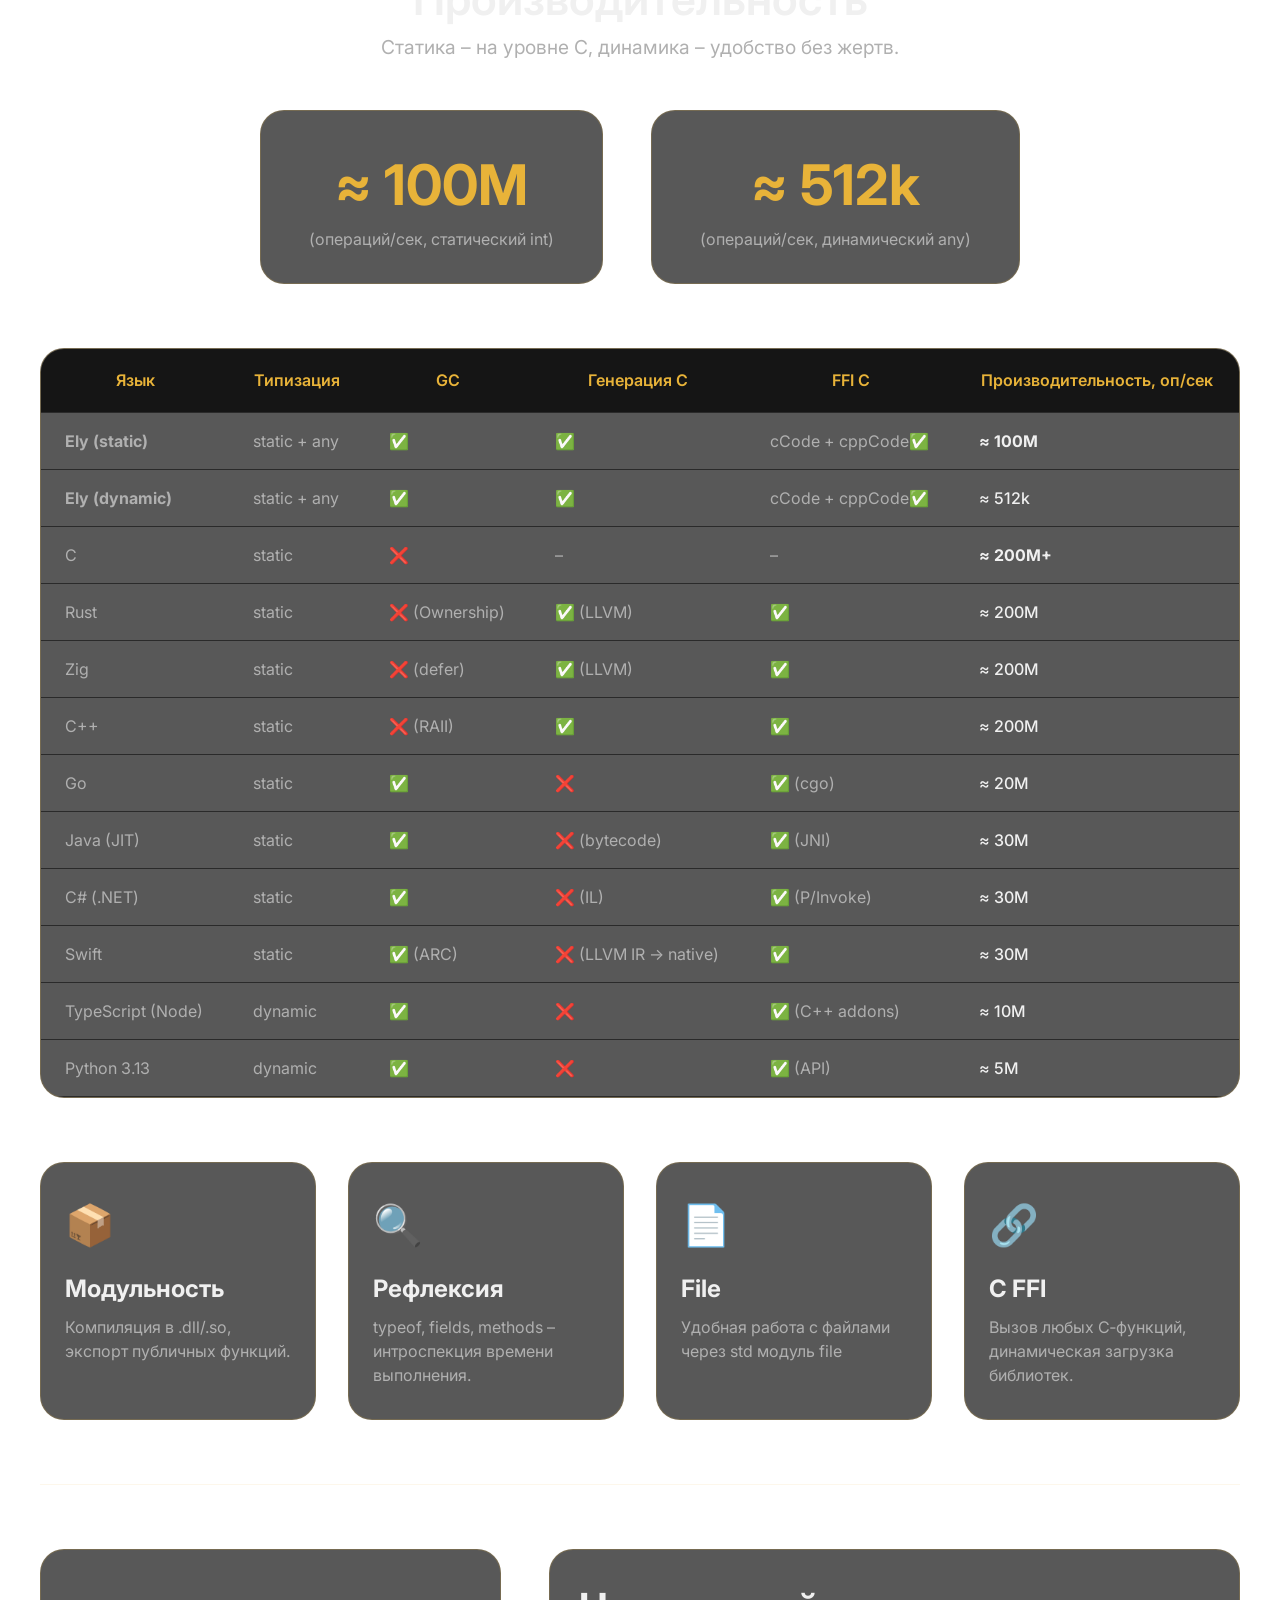
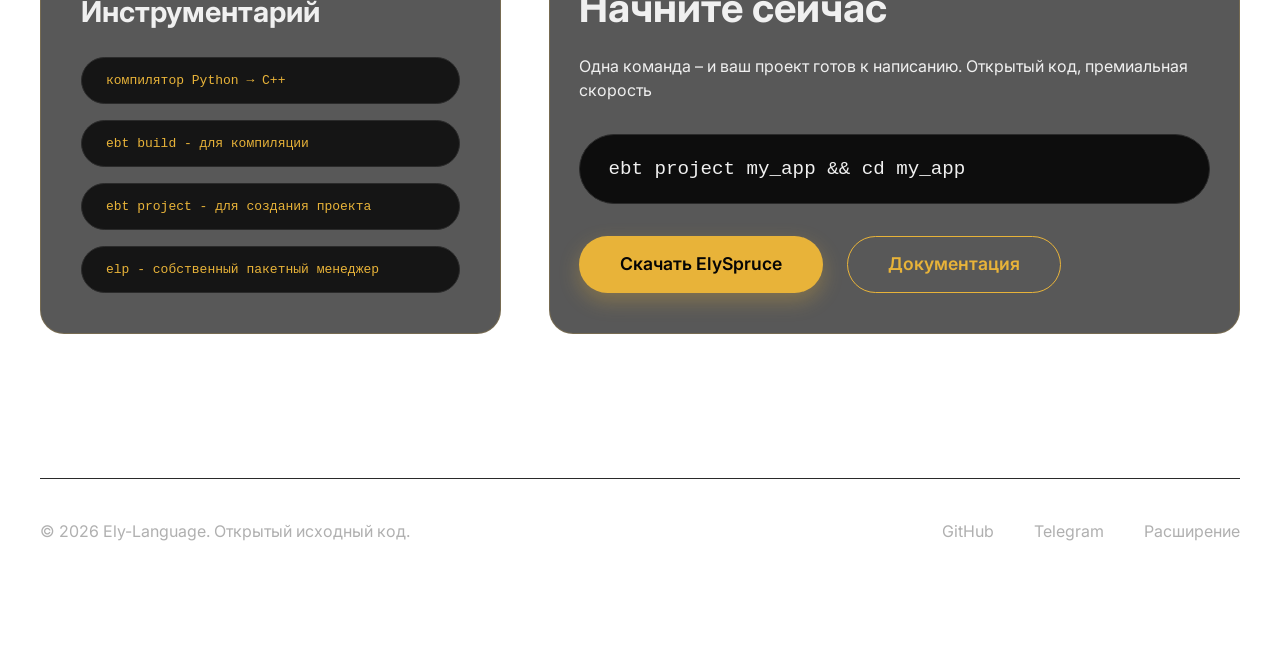
==== commit fd583854: "sd" ====
--- a/index.html
+++ b/index.html
@@ -29,7 +29,7 @@
             <div class="nav-links">
                 <a href="#features" id="nav-features">Возможности</a>
                 <a href="#performance" id="nav-performance">Производительность</a>
-                <a href="versions.html" id="nav-versions" >Версии</a>
+                <a href="versions.html" id="nav-versions">Версии</a>
                 <a href="docs.html" id="nav-docs">Документация</a>
                 <button class="lang-switch" id="lang-toggle" aria-label="Switch language">
                     <span class="lang-option">EN</span>
@@ -42,7 +42,6 @@
         <div style="height: 7em;"></div>
 
         <section class="hero" id="hero-sect">
-
             <h1 id="hero-title">Ely</h1>
             <div class="hero-gradient-text">
                 <p class="hero-subtitle" id="hero-subtitle">Вы выбираете, как вам писать</p>
@@ -55,7 +54,8 @@
                     <span>Начните работу</span>
                     <span class="btn-arrow">→</span>
                 </a>
-                <a href="https://github.com/Ely-Language/ElySpruce" class="btn btn-outline" id="cta-github">Исходный код</a>
+                <a href="https://github.com/Ely-Language/ElySpruce" class="btn btn-outline" id="cta-github">Исходный
+                    код</a>
             </div>
             <div class="hero-stats">
                 <div class="stat">
@@ -63,8 +63,8 @@
                     <span class="stat-label" id="stat-version-label">стандарт</span>
                 </div>
                 <div class="stat">
-                    <span class="stat-value" id="stat-perf">20M</span>
-                    <span class="stat-label" id="stat-perf-label">оп/сек</span>
+                    <span class="stat-value" id="stat-perf">100M</span>
+                    <span class="stat-label" id="stat-perf-label">оп/сек (static)</span>
                 </div>
                 <div class="stat">
                     <span class="stat-value" id="stat-license">MIT</span>
@@ -98,7 +98,7 @@
                 <div class="feature-tile">
                     <div class="feature-icon">C++</div>
                     <h3 id="feature-2-title">Делайте программы быстрыми</h3>
-                    <p id="feature-2-desc">Статическая типизация даёт более 20M операций/сек.</p>
+                    <p id="feature-2-desc">Статическая типизация даёт более 100M операций/сек.</p>
                 </div>
                 <div class="feature-tile">
                     <div class="feature-icon">ANY</div>
@@ -115,12 +115,12 @@
             </div>
             <div class="perf-cards">
                 <div class="perf-item">
-                    <div class="perf-number" id="perf-static-value">≈ 20M</div>
-                    <div class="perf-desc" id="perf-static-label">(операций/сек, статический int)</div>
+                    <div class="perf-number" id="perf-static-value">≈ 100M</div>
+                    <div class="perf-desc" id="perf-static-label">(ops/s, static int)</div>
                 </div>
                 <div class="perf-item">
-                    <div class="perf-number" id="perf-any-value">≈ 500k</div>
-                    <div class="perf-desc" id="perf-any-label">(операций/сек, динамический any)</div>
+                    <div class="perf-number" id="perf-any-value">≈ 512k</div>
+                    <div class="perf-desc" id="perf-any-label">(ops/s, dynamic any)</div>
                 </div>
             </div>
 
@@ -138,105 +138,161 @@
                     </thead>
                     <tbody>
                         <tr>
-                            <td><strong>Ely</strong></td>
-                            <td>(static + any)</td>
+                            <td><strong>Ely (static)</strong></td>
+                            <td>static + any</td>
                             <td>✅</td>
                             <td>✅</td>
                             <td>cCode + cppCode✅</td>
-                            <td id="perf-ely">≈ 20M / 500k (any)</td>
+                            <td><strong>≈ 100M</strong></td>
+                        </tr>
+                        <tr>
+                            <td><strong>Ely (dynamic)</strong></td>
+                            <td>static + any</td>
+                            <td>✅</td>
+                            <td>✅</td>
+                            <td>cCode + cppCode✅</td>
+                            <td>≈ 512k</td>
                         </tr>
                         <tr>
                             <td>C</td>
-                            <td>(static)</td>
+                            <td>static</td>
                             <td>❌</td>
                             <td>–</td>
                             <td>–</td>
-                            <td id="perf-c">≈ 25M</td>
+                            <td><strong>≈ 200M+</strong></td>
+                        </tr>
+                        <tr>
+                            <td>Rust</td>
+                            <td>static</td>
+                            <td>❌ (Ownership)</td>
+                            <td>✅ (LLVM)</td>
+                            <td>✅</td>
+                            <td>≈ 200M</td>
+                        </tr>
+                        <tr>
+                            <td>Zig</td>
+                            <td>static</td>
+                            <td>❌ (defer)</td>
+                            <td>✅ (LLVM)</td>
+                            <td>✅</td>
+                            <td>≈ 200M</td>
+                        </tr>
+                        <tr>
+                            <td>C++</td>
+                            <td>static</td>
+                            <td>❌ (RAII)</td>
+                            <td>✅</td>
+                            <td>✅</td>
+                            <td>≈ 200M</td>
                         </tr>
                         <tr>
                             <td>Go</td>
-                            <td>(static)</td>
+                            <td>static</td>
                             <td>✅</td>
                             <td>❌</td>
-                            <td>✅</td>
-                            <td id="perf-go">≈ 18M</td>
-                        </tr>
-                        <tr>
-                            <td>Python</td>
-                            <td>(dynamic)</td>
+                            <td>✅ (cgo)</td>
+                            <td>≈ 20M</td>
+                        </tr>
+                        <tr>
+                            <td>Java (JIT)</td>
+                            <td>static</td>
+                            <td>✅</td>
+                            <td>❌ (bytecode)</td>
+                            <td>✅ (JNI)</td>
+                            <td>≈ 30M</td>
+                        </tr>
+                        <tr>
+                            <td>C# (.NET)</td>
+                            <td>static</td>
+                            <td>✅</td>
+                            <td>❌ (IL)</td>
+                            <td>✅ (P/Invoke)</td>
+                            <td>≈ 30M</td>
+                        </tr>
+                        <tr>
+                            <td>Swift</td>
+                            <td>static</td>
+                            <td>✅ (ARC)</td>
+                            <td>❌ (LLVM IR → native)</td>
+                            <td>✅</td>
+                            <td>≈ 30M</td>
+                        </tr>
+                        <tr>
+                            <td>TypeScript (Node)</td>
+                            <td>dynamic</td>
                             <td>✅</td>
                             <td>❌</td>
-                            <td>API</td>
-                            <td id="perf-python">≈ 100k-300k</td>
-                        </tr>
-                        <tr>
-                            <td>Zig</td>
-                            <td>(static)</td>
+                            <td>✅ (C++ addons)</td>
+                            <td>≈ 10M</td>
+                        </tr>
+                        <tr>
+                            <td>Python 3.13</td>
+                            <td>dynamic</td>
+                            <td>✅</td>
                             <td>❌</td>
-                            <td>✅</td>
-                            <td>✅</td>
-                            <td id="perf-zig">≈ 25M</td>
+                            <td>✅ (API)</td>
+                            <td>≈ 5M</td>
                         </tr>
                     </tbody>
                 </table>
             </div>
-        </section>
-
-        <section class="extended-features">
-            <div class="feature-grid-premium">
-                <div class="premium-card">
-                    <div class="card-icon">📦</div>
-                    <h4 id="mod-title">Модульность</h4>
-                    <p id="mod-desc">Компиляция в .dll/.so, экспорт публичных функций.</p>
-                </div>
-                <div class="premium-card">
-                    <div class="card-icon">🔍</div>
-                    <h4 id="reflect-title">Рефлексия</h4>
-                    <p id="reflect-desc">typeof, fields, methods — интроспекция времени выполнения.</p>
-                </div>
-                <div class="premium-card">
-                    <div class="card-icon">📄</div>
-                    <h4 id="json-title">File</h4>
-                    <p id="json-desc">Удобная работа с файлами через std модуль file</p>
-                </div>
-                <div class="premium-card">
-                    <div class="card-icon">🔗</div>
-                    <h4 id="ffi-title">C FFI</h4>
-                    <p id="ffi-desc">Вызов любых C‑функций, динамическая загрузка библиотек.</p>
-                </div>
-            </div>
-        </section>
-
-        <section class="tooling-cta">
-            <div class="tooling-block">
-                <h3 id="tooling-title">Инструментарий</h3>
-                <div class="tool-chips">
-                    <span class="chip" id="tool-compiler">компилятор Python → C++</span>
-                    <span class="chip" id="tool-ebt">ebt build - для компиляции</span>
-                    <span class="chip" id="tool-config">ebt project - для создания проекта</span>
-                    <span class="chip" id="tool-proj">elp - собственный пакетный менеджер</span>
-                </div>
-            </div>
-            <div class="cta-block-premium">
-                <h2 id="cta-title">Начните сейчас</h2>
-                <p id="cta-subtitle">Одна команда — и ваш проект готов к написанию. Открытый код, премиальная скорость)</p>
-                <div class="cta-terminal" id="cta-command">ebt project my_app && cd my_app</div>
-                <div class="cta-buttons-group">
-                    <a href="versions.html" class="btn btn-primary" id="cta-download">Скачать ElySpruce</a>
-                    <a href="docs.html" class="btn btn-outline" id="cta-docs">Документация</a>
-                </div>
-            </div>
-        </section>
-
-        <!-- Footer -->
-        <footer class="footer">
-            <div class="footer-copyright" id="footer-copyright">© 2026 Ely-Language. Открытый исходный код.</div>
-            <div class="footer-links">
-                <a href="https://github.com/Ely-Language/ElySpruce" id="footer-github">GitHub</a>
-                <a href="https://t.me/sudarfnaf/594" id="footer-telegram">Telegram</a>
-                <a href="https://github.com/Ely-Language/Ely-VS-Code-Extension/releases/download/26.5/ely-language-0.0.1.vsix" id="footer-extension">Расширение</a>
-            </div>
-        </footer>
+
+            <section class="extended-features">
+                <div class="feature-grid-premium">
+                    <div class="premium-card">
+                        <div class="card-icon">📦</div>
+                        <h4 id="mod-title">Модульность</h4>
+                        <p id="mod-desc">Компиляция в .dll/.so, экспорт публичных функций.</p>
+                    </div>
+                    <div class="premium-card">
+                        <div class="card-icon">🔍</div>
+                        <h4 id="reflect-title">Рефлексия</h4>
+                        <p id="reflect-desc">typeof, fields, methods — интроспекция времени выполнения.</p>
+                    </div>
+                    <div class="premium-card">
+                        <div class="card-icon">📄</div>
+                        <h4 id="json-title">File</h4>
+                        <p id="json-desc">Удобная работа с файлами через std модуль file</p>
+                    </div>
+                    <div class="premium-card">
+                        <div class="card-icon">🔗</div>
+                        <h4 id="ffi-title">C FFI</h4>
+                        <p id="ffi-desc">Вызов любых C‑функций, динамическая загрузка библиотек.</p>
+                    </div>
+                </div>
+            </section>
+
+            <section class="tooling-cta">
+                <div class="tooling-block">
+                    <h3 id="tooling-title">Инструментарий</h3>
+                    <div class="tool-chips">
+                        <span class="chip" id="tool-compiler">компилятор Python → C++</span>
+                        <span class="chip" id="tool-ebt">ebt build - для компиляции</span>
+                        <span class="chip" id="tool-config">ebt project - для создания проекта</span>
+                        <span class="chip" id="tool-proj">elp - собственный пакетный менеджер</span>
+                    </div>
+                </div>
+                <div class="cta-block-premium">
+                    <h2 id="cta-title">Начните сейчас</h2>
+                    <p id="cta-subtitle">Одна команда — и ваш проект готов к написанию. Открытый код, премиальная
+                        скорость)</p>
+                    <div class="cta-terminal" id="cta-command">ebt project my_app && cd my_app</div>
+                    <div class="cta-buttons-group">
+                        <a href="versions.html" class="btn btn-primary" id="cta-download">Скачать ElySpruce</a>
+                        <a href="docs.html" class="btn btn-outline" id="cta-docs">Документация</a>
+                    </div>
+                </div>
+            </section>
+
+            <footer class="footer">
+                <div class="footer-copyright" id="footer-copyright">© 2026 Ely-Language. Открытый исходный код.</div>
+                <div class="footer-links">
+                    <a href="https://github.com/Ely-Language/ElySpruce" id="footer-github">GitHub</a>
+                    <a href="https://t.me/sudarfnaf/594" id="footer-telegram">Telegram</a>
+                    <a href="https://github.com/Ely-Language/Ely-VS-Code-Extension/releases/download/26.5/ely-language-0.0.1.vsix"
+                        id="footer-extension">Расширение</a>
+                </div>
+            </footer>
     </div>
 
     <script src="script.js"></script>
